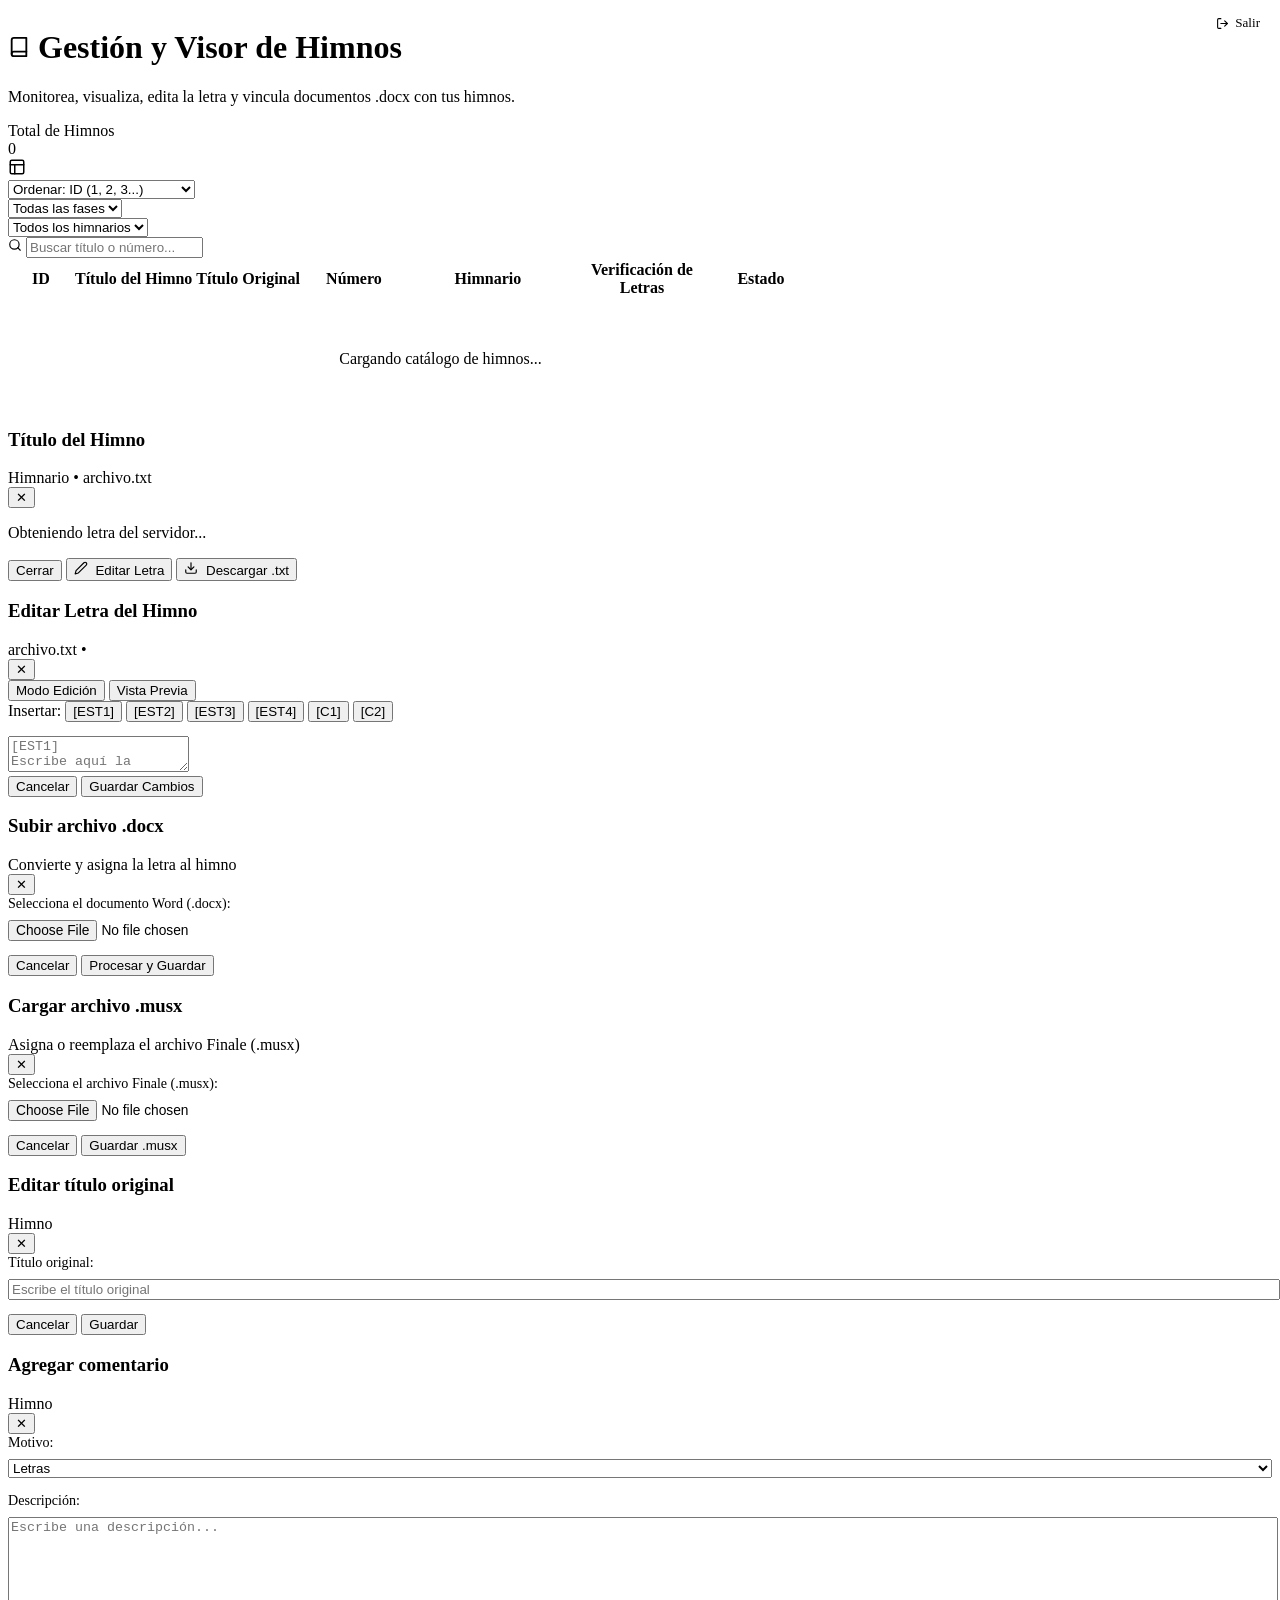
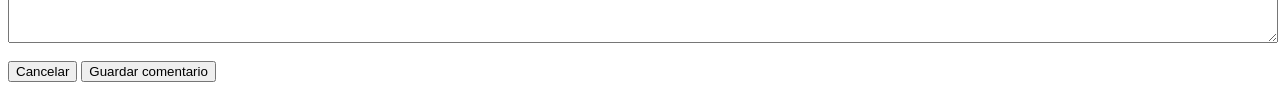
==== index.html @ f549f09c "Primera publicación" ====
<!DOCTYPE html>
<html lang="es">
<head>
    <meta charset="UTF-8">
    <meta name="viewport" content="width=device-width, initial-scale=1.0">
    <title>Gestión y Visor de Himnos</title>
    <link rel="preconnect" href="https://fonts.googleapis.com">
    <link rel="preconnect" href="https://fonts.gstatic.com" crossorigin>
    <link href="https://fonts.googleapis.com/css2?family=Inter:wght@400;500;600;700&family=JetBrains+Mono:wght@400;500&display=swap" rel="stylesheet">
    <link rel="stylesheet" href="/static/css/tokens.css?v=6.0.0">
    <link rel="stylesheet" href="/static/css/base.css?v=6.0.0">
    <link rel="stylesheet" href="/static/css/stats.css?v=6.0.0">
    <link rel="stylesheet" href="/static/css/toolbar.css?v=6.0.0">
    <link rel="stylesheet" href="/static/css/table.css?v=6.0.0">
    <link rel="stylesheet" href="/static/css/actions.css?v=6.0.0">
    <link rel="stylesheet" href="/static/css/modals.css?v=6.0.0">
    <link rel="stylesheet" href="/static/css/editor.css?v=6.0.0">
    <link rel="stylesheet" href="/static/css/utilities.css?v=6.0.0"></head>
<body>

    <div class="container">
        <!-- Encabezado Principal Minimalista -->
        <header class="header">
            <div style="display: flex; align-items: flex-start; justify-content: space-between; gap: 12px;">
                <div>
                    <h1>
                        <span class="header-icon">
                            <svg width="22" height="22" viewBox="0 0 24 24" fill="none" stroke="currentColor" stroke-width="2" stroke-linecap="round" stroke-linejoin="round">
                                <path d="M4 19.5A2.5 2.5 0 0 1 6.5 17H20"></path>
                                <path d="M6.5 2H20v20H6.5A2.5 2.5 0 0 1 4 19.5v-15A2.5 2.5 0 0 1 6.5 2z"></path>
                            </svg>
                        </span>
                        Gestión y Visor de Himnos
                    </h1>
                    <p>Monitorea, visualiza, edita la letra y vincula documentos .docx con tus himnos.</p>
                </div>
                <button
                    onclick="logout()"
                    title="Cerrar sesión"
                    style="flex-shrink: 0; display: inline-flex; align-items: center; gap: 6px; padding: 7px 12px; background: transparent; border: 1px solid var(--gray-200); border-radius: 7px; font-size: 0.82rem; font-weight: 500; color: var(--gray-500); cursor: pointer; font-family: inherit; transition: all 0.15s; white-space: nowrap;"
                    onmouseover="this.style.borderColor='var(--gray-300)'; this.style.color='var(--gray-800)'; this.style.background='var(--gray-100)';"
                    onmouseout="this.style.borderColor='var(--gray-200)'; this.style.color='var(--gray-500)'; this.style.background='transparent';"
                >
                    <svg width="13" height="13" viewBox="0 0 24 24" fill="none" stroke="currentColor" stroke-width="2" stroke-linecap="round" stroke-linejoin="round">
                        <path d="M9 21H5a2 2 0 0 1-2-2V5a2 2 0 0 1 2-2h4"></path>
                        <polyline points="16 17 21 12 16 7"></polyline>
                        <line x1="21" y1="12" x2="9" y2="12"></line>
                    </svg>
                    Salir
                </button>
            </div>
        </header>

        <!-- Métricas Minimalistas (Fases y Globales) -->
        <div class="stats-grid" id="stats-grid">
            <div class="stat-card" data-phase="all">
                <div class="stat-info">
                    <div class="label">Total de Himnos</div>
                    <div class="value" id="stat-total">0</div>
                </div>
                <div class="stat-icon">
                    <svg width="18" height="18" viewBox="0 0 24 24" fill="none" stroke="currentColor" stroke-width="2" stroke-linecap="round" stroke-linejoin="round">
                        <rect x="3" y="3" width="18" height="18" rx="2" ry="2"></rect>
                        <line x1="3" y1="9" x2="21" y2="9"></line>
                        <line x1="9" y1="21" x2="9" y2="9"></line>
                    </svg>
                </div>
            </div>
            <!-- Las tarjetas de fases se poblarán dinámicamente aquí -->
        </div>

        <!-- Tarjeta Principal con Filtros, Ordenamiento y Tabla -->
        <div class="card">
            <div class="toolbar">
                <!-- Filtros por Estado (Ocultos temporalmente según requerimiento) -->
                <div class="filter-tabs" role="tablist" style="display: none;">
                    <button class="tab-btn active" data-filter="all" id="tab-all">
                        Ver todos <span class="tab-badge" id="badge-all">0</span>
                    </button>
                    <button class="tab-btn" data-filter="with_file" id="tab-with-file">
                        Con archivo <span class="tab-badge" id="badge-with-file">0</span>
                    </button>
                    <button class="tab-btn" data-filter="without_file" id="tab-without-file">
                        Sin archivo <span class="tab-badge" id="badge-without-file">0</span>
                    </button>
                </div>

                <!-- Controles: Ordenamiento, Filtro de Fase, Filtro de Himnario y Búsqueda -->
                <div class="toolbar-controls">
                    <!-- Selector de Ordenamiento -->
                    <div class="select-wrapper">
                        <select id="sort-select" class="control-select" aria-label="Ordenar himnos">
                            <option value="id_asc">Ordenar: ID (1, 2, 3...)</option>
                            <option value="title_asc">Ordenar: Alfabético (A - Z)</option>
                            <option value="title_desc">Ordenar: Alfabético (Z - A)</option>
                            <option value="hymnal_asc">Ordenar: Himnario</option>
                            <option value="number_asc">Ordenar: Número de Himno</option>
                            <option value="phase_asc">Ordenar: Fase</option>
                        </select>
                    </div>

                    <!-- Selector de Fase -->
                    <div class="select-wrapper">
                        <select id="phase-filter-select" class="control-select" aria-label="Filtrar por fase">
                            <option value="all">Todas las fases</option>
                        </select>
                    </div>

                    <!-- Selector de Himnario -->
                    <div class="select-wrapper">
                        <select id="hymnal-filter-select" class="control-select" aria-label="Filtrar por himnario">
                            <option value="all">Todos los himnarios</option>
                        </select>
                    </div>

                    <!-- Buscador -->
                    <div class="search-box">
                        <span class="search-icon">
                            <svg width="14" height="14" viewBox="0 0 24 24" fill="none" stroke="currentColor" stroke-width="2" stroke-linecap="round" stroke-linejoin="round">
                                <circle cx="11" cy="11" r="8"></circle>
                                <line x1="21" y1="21" x2="16.65" y2="16.65"></line>
                            </svg>
                        </span>
                        <input type="text" id="search-input" placeholder="Buscar título o número..." autocomplete="off">
                    </div>
                </div>
            </div>

            <!-- Tabla de Himnos -->
            <div class="table-responsive">
                <table id="hymns-table">
                    <thead>
                        <tr>
                            <th style="width: 60px;">ID</th>
                            <th>Título del Himno</th>
                            <th>Título Original</th>
                            <th style="width: 100px;">Número</th>
                            <th style="width: 160px;">Himnario</th>
                            <th style="width: 140px;">Verificación de Letras</th>
                            <th style="width: 90px;">Estado</th>
                            <th style="width: 60px; text-align: right;"></th>
                        </tr>
                    </thead>
                    <tbody id="hymns-tbody">
                        <tr>
                            <td colspan="8" style="text-align: center; padding: 40px; color: var(--gray-500);">
                                <div class="spinner" style="margin: 0 auto 10px;"></div>
                                Cargando catálogo de himnos...
                            </td>
                        </tr>
                    </tbody>
                </table>
            </div>
        </div>
    </div>

    <!-- 1. MODAL VISOR DE LETRA -->
    <div id="viewer-modal" class="modal">
        <div class="modal-content">
            <div class="modal-header">
                <div class="modal-header-info">
                    <h3 id="viewer-title">Título del Himno</h3>
                    <div class="meta">
                        <span id="viewer-meta-hymnal">Himnario</span>
                        <span>•</span>
                        <span class="file-pill" id="viewer-meta-filename">archivo.txt</span>
                    </div>
                </div>
                <button type="button" class="modal-close-btn" onclick="closeViewerModal()" title="Cerrar ventana">✕</button>
            </div>
            <div class="modal-body">
                <div id="viewer-loading" class="lyrics-loading">
                    <div class="spinner"></div>
                    <p>Obteniendo letra del servidor...</p>
                </div>
                <div id="viewer-error" class="message-box error" style="margin-top: 0;"></div>
                <pre id="viewer-lyrics" class="lyrics-container" style="display: none;"></pre>
            </div>
            <div class="modal-footer">
                <button type="button" class="btn btn-secondary" onclick="closeViewerModal()">Cerrar</button>
                <button type="button" class="btn btn-secondary" id="viewer-edit-btn" title="Editar la letra de este himno">
                    <svg width="14" height="14" viewBox="0 0 24 24" fill="none" stroke="currentColor" stroke-width="2" stroke-linecap="round" stroke-linejoin="round" style="margin-right: 4px;"><path d="M17 3a2.828 2.828 0 1 1 4 4L7.5 20.5 2 22l1.5-5.5L17 3z"></path></svg>
                    Editar Letra
                </button>
                <button type="button" class="btn btn-primary" id="viewer-download-btn">
                    <svg width="14" height="14" viewBox="0 0 24 24" fill="none" stroke="currentColor" stroke-width="2" stroke-linecap="round" stroke-linejoin="round" style="margin-right: 4px;"><path d="M21 15v4a2 2 0 0 1-2 2H5a2 2 0 0 1-2-2v-4"></path><polyline points="7 10 12 15 17 10"></polyline><line x1="12" y1="15" x2="12" y2="3"></line></svg>
                    Descargar .txt
                </button>
            </div>
        </div>
    </div>

    <!-- 2. MODAL EDITOR DE LETRA -->
    <div id="editor-modal" class="modal">
        <div class="modal-content modal-content-lg">
            <div class="modal-header">
                <div class="modal-header-info">
                    <h3 id="editor-title">Editar Letra del Himno</h3>
                    <div class="meta">
                        <span id="editor-meta-filename" class="file-pill">archivo.txt</span>
                        <span>•</span>
                        <span id="editor-unsaved-badge" style="display: none; color: var(--warning); font-weight: 600;">
                            ● Cambios sin guardar
                        </span>
                    </div>
                </div>
                <button type="button" class="modal-close-btn" onclick="attemptCloseEditorModal()" title="Cerrar ventana">✕</button>
            </div>

            <!-- Selector de Modo: Editor vs Vista Previa -->
            <div class="editor-tabs-bar">
                <div class="editor-tabs" role="tablist">
                    <button type="button" class="editor-tab-btn active" id="tab-mode-edit" onclick="switchEditorMode('edit')">
                        Modo Edición
                    </button>
                    <button type="button" class="editor-tab-btn" id="tab-mode-preview" onclick="switchEditorMode('preview')">
                        Vista Previa
                    </button>
                </div>

                <!-- Botones de inserción rápida de etiquetas válidas -->
                <div class="quick-tags-bar" id="quick-tags-container">
                    <span class="quick-tags-label">Insertar:</span>
                    <button type="button" class="tag-insert-btn" onclick="insertTag('[EST1]')" title="Insertar Estrofa 1">[EST1]</button>
                    <button type="button" class="tag-insert-btn" onclick="insertTag('[EST2]')" title="Insertar Estrofa 2">[EST2]</button>
                    <button type="button" class="tag-insert-btn" onclick="insertTag('[EST3]')" title="Insertar Estrofa 3">[EST3]</button>
                    <button type="button" class="tag-insert-btn" onclick="insertTag('[EST4]')" title="Insertar Estrofa 4">[EST4]</button>
                    <button type="button" class="tag-insert-btn" onclick="insertTag('[C1]')" title="Insertar Coro 1">[C1]</button>
                    <button type="button" class="tag-insert-btn" onclick="insertTag('[C2]')" title="Insertar Coro 2">[C2]</button>
                </div>
            </div>

            <div class="modal-body" style="padding-top: 14px;">
                <!-- Panel 1: Área de texto de edición -->
                <div id="editor-edit-panel">
                    <textarea 
                        id="editor-textarea" 
                        class="editor-textarea" 
                        placeholder="[EST1]&#10;Escribe aquí la estrofa 1...&#10;&#10;[C1]&#10;Escribe aquí el coro..." 
                        spellcheck="false"
                    ></textarea>
                </div>

                <!-- Panel 2: Vista previa procesada y formateada -->
                <div id="editor-preview-panel" style="display: none;">
                    <div id="preview-formatted-content" class="lyrics-preview-container"></div>
                </div>

                <!-- Mensaje de aviso de validación en tiempo real -->
                <div id="editor-validation-box" class="message-box" style="margin-top: 10px; display: none;"></div>

                <!-- Aviso de secciones descartadas automáticamente por ser NULL -->
                <div id="editor-null-notice" class="message-box warning" style="margin-top: 8px; display: none;"></div>
            </div>

            <div class="modal-footer">
                <button type="button" class="btn btn-secondary" onclick="attemptCloseEditorModal()">Cancelar</button>
                <button type="button" class="btn btn-primary" id="editor-save-btn" onclick="saveHymnContent()">
                    Guardar Cambios
                </button>
            </div>
        </div>
    </div>

    <!-- 3. MODAL PARA SUBIR / REEMPLAZAR .DOCX -->
    <div id="upload-modal" class="modal">
        <div class="modal-content modal-content-sm">
            <div class="modal-header">
                <div class="modal-header-info">
                    <h3 id="modal-title">Subir archivo .docx</h3>
                    <div class="meta" id="modal-subtitle">Convierte y asigna la letra al himno</div>
                </div>
                <button type="button" class="modal-close-btn" onclick="closeModal()" title="Cerrar ventana">✕</button>
            </div>
            <form id="upload-form">
                <div class="modal-body">
                    <input type="hidden" id="selected-hymn-id">
                    
                    <div style="margin-bottom: 14px;">
                        <label for="docx-file" style="display: block; font-weight: 500; font-size: 0.88rem; margin-bottom: 8px;">
                            Selecciona el documento Word (.docx):
                        </label>
                        <input type="file" id="docx-file" name="file" accept=".docx" required style="width: 100%; font-size: 0.86rem;">
                    </div>
                    
                    <div id="error-message" class="message-box error"></div>
                    <div id="success-message" class="message-box success"></div>
                </div>

                <div class="modal-footer">
                    <button type="button" class="btn btn-secondary" onclick="closeModal()">Cancelar</button>
                    <button type="submit" class="btn btn-primary" id="upload-btn">Procesar y Guardar</button>
                </div>
            </form>
        </div>
    </div>

    <!-- 4. MODAL PARA SUBIR ARCHIVO .MUSX -->
    <div id="upload-musx-modal" class="modal">
        <div class="modal-content modal-content-sm">
            <div class="modal-header">
                <div class="modal-header-info">
                    <h3 id="modal-musx-title">Cargar archivo .musx</h3>
                    <div class="meta" id="modal-musx-subtitle">Asigna o reemplaza el archivo Finale (.musx)</div>
                </div>
                <button type="button" class="modal-close-btn" onclick="closeMusxModal()" title="Cerrar ventana">✕</button>
            </div>
            <form id="upload-musx-form">
                <div class="modal-body">
                    <input type="hidden" id="selected-musx-hymn-id">

                    <div style="margin-bottom: 14px;">
                        <label for="musx-file" style="display: block; font-weight: 500; font-size: 0.88rem; margin-bottom: 8px;">
                            Selecciona el archivo Finale (.musx):
                        </label>
                        <input type="file" id="musx-file" name="file" accept=".musx" required style="width: 100%; font-size: 0.86rem;">
                    </div>

                    <div id="musx-error-message" class="message-box error"></div>
                    <div id="musx-success-message" class="message-box success"></div>
                </div>

                <div class="modal-footer">
                    <button type="button" class="btn btn-secondary" onclick="closeMusxModal()">Cancelar</button>
                    <button type="submit" class="btn btn-primary" id="upload-musx-btn">Guardar .musx</button>
                </div>
            </form>
        </div>
    </div>

    <!-- 5. MODAL PARA EDITAR TÍTULO ORIGINAL -->
    <div id="original-title-modal" class="modal">
        <div class="modal-content modal-content-sm">
            <div class="modal-header">
                <div class="modal-header-info">
                    <h3 id="original-title-modal-title">Editar título original</h3>
                    <div class="meta" id="original-title-modal-subtitle">Himno</div>
                </div>
                <button type="button" class="modal-close-btn" onclick="closeOriginalTitleModal()" title="Cerrar ventana">✕</button>
            </div>
            <form id="original-title-form">
                <div class="modal-body">
                    <input type="hidden" id="original-title-hymn-id">
                    <div style="margin-bottom: 14px;">
                        <label for="original-title-input" style="display: block; font-weight: 500; font-size: 0.88rem; margin-bottom: 8px;">
                            Título original:
                        </label>
                        <input type="text" id="original-title-input" name="original_title" maxlength="100" class="control-select" style="width: 100%;" placeholder="Escribe el título original">
                    </div>
                    <div id="original-title-error-message" class="message-box error"></div>
                    <div id="original-title-success-message" class="message-box success"></div>
                </div>
                <div class="modal-footer">
                    <button type="button" class="btn btn-secondary" onclick="closeOriginalTitleModal()">Cancelar</button>
                    <button type="submit" class="btn btn-primary" id="original-title-save-btn">Guardar</button>
                </div>
            </form>
        </div>
    </div>

    <!-- 6. MODAL PARA COMENTARIOS / OBSERVACIONES -->
    <div id="comment-modal" class="modal">
        <div class="modal-content modal-content-sm">
            <div class="modal-header">
                <div class="modal-header-info">
                    <h3 id="comment-modal-title">Agregar comentario</h3>
                    <div class="meta" id="comment-modal-subtitle">Himno</div>
                </div>
                <button type="button" class="modal-close-btn" onclick="closeCommentModal()" title="Cerrar ventana">✕</button>
            </div>
            <form id="comment-form">
                <div class="modal-body">
                    <input type="hidden" id="comment-hymn-id">
                    <div style="margin-bottom: 14px;">
                        <label for="comment-category" style="display: block; font-weight: 500; font-size: 0.88rem; margin-bottom: 8px;">
                            Motivo:
                        </label>
                        <select id="comment-category" class="control-select" style="width: 100%;" required>
                            <option value="comment-lyric">Letras</option>
                            <option value="comment-music">Música</option>
                            <option value="comment-title">Título Original</option>
                            <option value="comment-data">Datos</option>
                            <option value="comment-general">Genérico</option>
                        </select>
                    </div>
                    <div style="margin-bottom: 14px;">
                        <label for="comment-text" style="display: block; font-weight: 500; font-size: 0.88rem; margin-bottom: 8px;">
                            Descripción:
                        </label>
                        <textarea id="comment-text" class="editor-textarea" style="min-height: 120px; width: 100%;" placeholder="Escribe una descripción..." required></textarea>
                    </div>
                    <div id="comment-error-message" class="message-box error"></div>
                    <div id="comment-success-message" class="message-box success"></div>
                </div>
                <div class="modal-footer">
                    <button type="button" class="btn btn-secondary" onclick="closeCommentModal()">Cancelar</button>
                    <button type="submit" class="btn btn-primary" id="comment-save-btn">Guardar comentario</button>
                </div>
            </form>
        </div>
    </div>

    <!-- Fallback oculto por compatibilidad con versiones previas cacheadas -->
    <p id="summary" style="display: none;"></p>

    <script type="module" src="/static/js/main.js?v=6.2.1"></script></body>
</html>
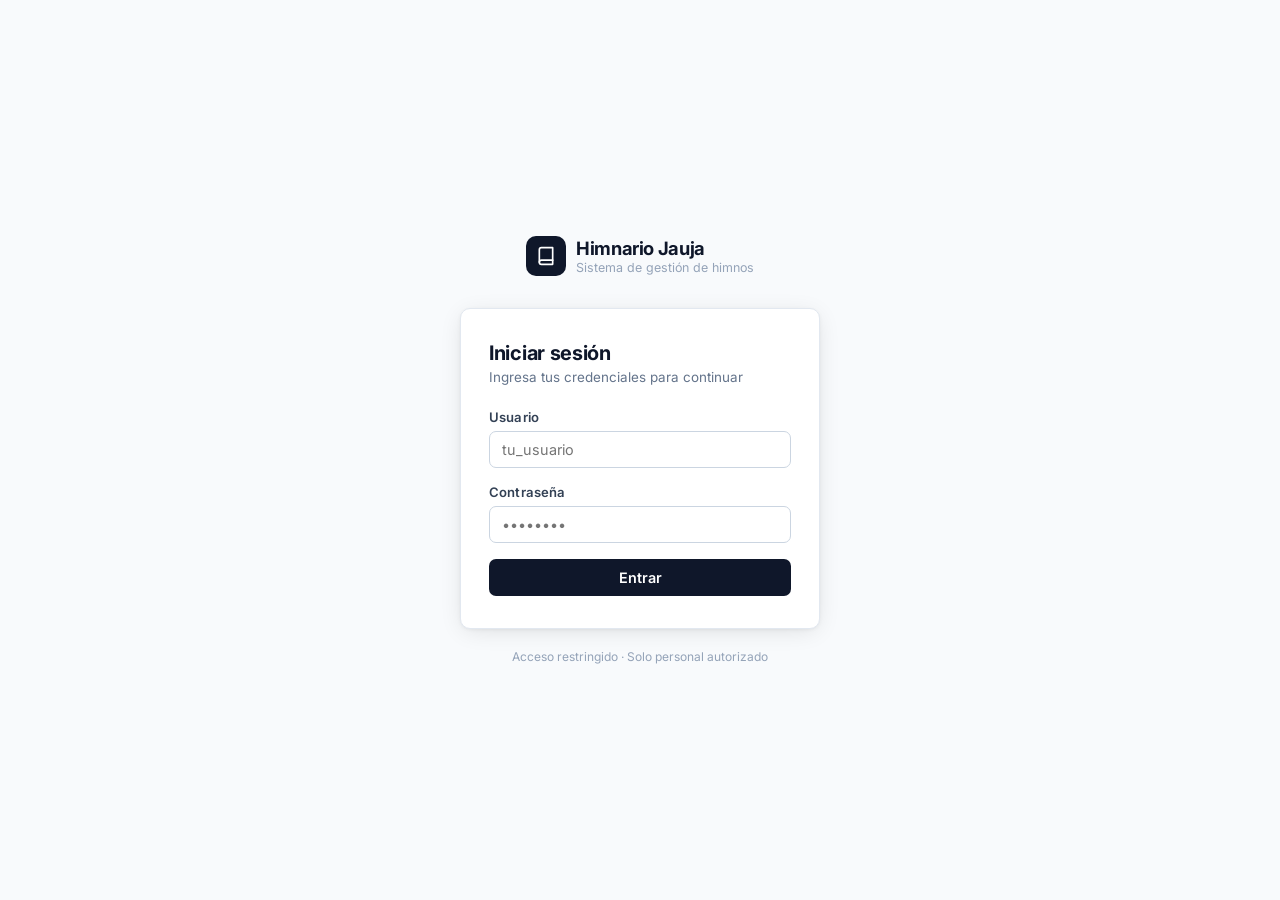
==== commit 2c60fbfd: "adaptación de rutas" ====
--- a/index.html
+++ b/index.html
@@ -7,15 +7,16 @@
     <link rel="preconnect" href="https://fonts.googleapis.com">
     <link rel="preconnect" href="https://fonts.gstatic.com" crossorigin>
     <link href="https://fonts.googleapis.com/css2?family=Inter:wght@400;500;600;700&family=JetBrains+Mono:wght@400;500&display=swap" rel="stylesheet">
-    <link rel="stylesheet" href="/static/css/tokens.css?v=6.0.0">
-    <link rel="stylesheet" href="/static/css/base.css?v=6.0.0">
-    <link rel="stylesheet" href="/static/css/stats.css?v=6.0.0">
-    <link rel="stylesheet" href="/static/css/toolbar.css?v=6.0.0">
-    <link rel="stylesheet" href="/static/css/table.css?v=6.0.0">
-    <link rel="stylesheet" href="/static/css/actions.css?v=6.0.0">
-    <link rel="stylesheet" href="/static/css/modals.css?v=6.0.0">
-    <link rel="stylesheet" href="/static/css/editor.css?v=6.0.0">
-    <link rel="stylesheet" href="/static/css/utilities.css?v=6.0.0"></head>
+    <link rel="stylesheet" href="/css/tokens.css?v=6.0.0">
+    <link rel="stylesheet" href="/css/base.css?v=6.0.0">
+    <link rel="stylesheet" href="/css/stats.css?v=6.0.0">
+    <link rel="stylesheet" href="/css/toolbar.css?v=6.0.0">
+    <link rel="stylesheet" href="/css/table.css?v=6.0.0">
+    <link rel="stylesheet" href="/css/actions.css?v=6.0.0">
+    <link rel="stylesheet" href="/css/modals.css?v=6.0.0">
+    <link rel="stylesheet" href="/css/editor.css?v=6.0.0">
+    <link rel="stylesheet" href="/css/utilities.css?v=6.0.0">
+</head>
 <body>
 
     <div class="container">
@@ -403,5 +404,6 @@
     <!-- Fallback oculto por compatibilidad con versiones previas cacheadas -->
     <p id="summary" style="display: none;"></p>
 
-    <script type="module" src="/static/js/main.js?v=6.2.1"></script></body>
+    <script type="module" src="/js/main.js?v=6.2.1"></script>
+</body>
 </html>
--- a/css/tokens.css
+++ b/css/tokens.css
@@ -0,0 +1,36 @@
+/* ==========================================================================
+   Gestión y Visor de Himnos - Estilos Principales
+   ========================================================================== */
+
+/* --------------------------------------------------------------------------
+   1. Variables de Diseño y Tokens del Sistema
+   -------------------------------------------------------------------------- */
+:root {
+    --primary: #2563eb;
+    --primary-hover: #1d4ed8;
+    --primary-light: #eff6ff;
+    --success: #059669;
+    --success-light: #ecfdf5;
+    --warning: #d97706;
+    --warning-light: #fffbeb;
+    --danger: #dc2626;
+    --danger-light: #fef2f2;
+    --gray-50: #f8fafc;
+    --gray-100: #f1f5f9;
+    --gray-200: #e2e8f0;
+    --gray-300: #cbd5e1;
+    --gray-400: #94a3b8;
+    --gray-500: #64748b;
+    --gray-600: #475569;
+    --gray-700: #334155;
+    --gray-800: #1e293b;
+    --gray-900: #0f172a;
+    --radius-sm: 6px;
+    --radius-md: 10px;
+    --radius-lg: 14px;
+    --shadow-sm: 0 1px 2px 0 rgb(0 0 0 / 0.05);
+    --shadow-md: 0 4px 6px -1px rgb(0 0 0 / 0.08), 0 2px 4px -2px rgb(0 0 0 / 0.06);
+    --shadow-lg: 0 10px 15px -3px rgb(0 0 0 / 0.1), 0 4px 6px -4px rgb(0 0 0 / 0.1);
+    --shadow-xl: 0 20px 25px -5px rgb(0 0 0 / 0.15), 0 8px 10px -6px rgb(0 0 0 / 0.1);
+}
+
--- a/css/base.css
+++ b/css/base.css
@@ -0,0 +1,52 @@
+/* --------------------------------------------------------------------------
+   2. Reseteo y Estructura Base
+   -------------------------------------------------------------------------- */
+* {
+    box-sizing: border-box;
+    margin: 0;
+    padding: 0;
+}
+
+body {
+    font-family: 'Inter', system-ui, -apple-system, sans-serif;
+    background-color: var(--gray-50);
+    color: var(--gray-800);
+    line-height: 1.5;
+    padding: 28px 16px;
+}
+
+.container {
+    max-width: 1080px;
+    margin: 0 auto;
+}
+
+/* --------------------------------------------------------------------------
+   3. Encabezado Principal
+   -------------------------------------------------------------------------- */
+.header {
+    margin-bottom: 24px;
+    display: flex;
+    flex-direction: column;
+    gap: 4px;
+}
+
+.header h1 {
+    font-size: 1.65rem;
+    font-weight: 700;
+    color: var(--gray-900);
+    letter-spacing: -0.02em;
+    display: flex;
+    align-items: center;
+    gap: 10px;
+}
+
+.header-icon {
+    color: var(--gray-700);
+    display: inline-flex;
+}
+
+.header p {
+    color: var(--gray-500);
+    font-size: 0.92rem;
+}
+
--- a/css/stats.css
+++ b/css/stats.css
@@ -0,0 +1,90 @@
+/* --------------------------------------------------------------------------
+   4. Métricas / Contadores Minimalistas (Deslizable horizontalmente)
+   -------------------------------------------------------------------------- */
+.stats-grid {
+    display: flex;
+    gap: 14px;
+    margin-bottom: 20px;
+    overflow-x: auto;
+    overflow-y: hidden;
+    padding-bottom: 8px;
+    scroll-behavior: smooth;
+    -webkit-overflow-scrolling: touch;
+}
+
+/* Scrollbar estilizada y sutil */
+.stats-grid::-webkit-scrollbar {
+    height: 6px;
+}
+
+.stats-grid::-webkit-scrollbar-track {
+    background: var(--gray-100);
+    border-radius: 999px;
+}
+
+.stats-grid::-webkit-scrollbar-thumb {
+    background: var(--gray-300);
+    border-radius: 999px;
+}
+
+.stats-grid::-webkit-scrollbar-thumb:hover {
+    background: var(--gray-400);
+}
+
+.stat-card {
+    background: #ffffff;
+    border: 1px solid var(--gray-200);
+    border-radius: var(--radius-md);
+    padding: 16px 18px;
+    display: flex;
+    align-items: center;
+    justify-content: space-between;
+    box-shadow: var(--shadow-sm);
+    transition: border-color 0.15s ease, box-shadow 0.15s ease, transform 0.15s ease;
+    flex: 0 0 220px;
+    min-width: 200px;
+}
+
+.stat-card:hover {
+    border-color: var(--gray-300);
+    box-shadow: var(--shadow-md);
+}
+
+.stat-card.clickable-stat {
+    cursor: pointer;
+}
+
+.stat-card.clickable-stat:hover {
+    border-color: var(--primary);
+}
+
+.stat-info .label {
+    font-size: 0.78rem;
+    text-transform: uppercase;
+    font-weight: 600;
+    letter-spacing: 0.04em;
+    color: var(--gray-500);
+    white-space: nowrap;
+    overflow: hidden;
+    text-overflow: ellipsis;
+}
+
+.stat-info .value {
+    font-size: 1.55rem;
+    font-weight: 700;
+    color: var(--gray-900);
+    margin-top: 2px;
+}
+
+.stat-icon {
+    width: 38px;
+    height: 38px;
+    border-radius: var(--radius-sm);
+    display: flex;
+    align-items: center;
+    justify-content: center;
+    background: var(--gray-100);
+    color: var(--gray-600);
+    flex-shrink: 0;
+}
+
--- a/css/toolbar.css
+++ b/css/toolbar.css
@@ -0,0 +1,143 @@
+/* --------------------------------------------------------------------------
+   5. Tarjeta Principal y Barra de Herramientas
+   -------------------------------------------------------------------------- */
+.card {
+    background: #ffffff;
+    border-radius: var(--radius-lg);
+    border: 1px solid var(--gray-200);
+    box-shadow: var(--shadow-sm);
+    overflow: visible;
+}
+
+.toolbar {
+    padding: 14px 18px;
+    border-bottom: 1px solid var(--gray-200);
+    background: #ffffff;
+    display: flex;
+    flex-wrap: wrap;
+    align-items: center;
+    justify-content: space-between;
+    gap: 12px;
+    border-top-left-radius: var(--radius-lg);
+    border-top-right-radius: var(--radius-lg);
+}
+
+.filter-tabs {
+    display: inline-flex;
+    background: var(--gray-100);
+    padding: 3px;
+    border-radius: var(--radius-md);
+    gap: 3px;
+}
+
+.tab-btn {
+    background: transparent;
+    border: none;
+    padding: 6px 12px;
+    font-size: 0.84rem;
+    font-weight: 500;
+    color: var(--gray-600);
+    border-radius: var(--radius-sm);
+    cursor: pointer;
+    transition: all 0.15s ease;
+    display: inline-flex;
+    align-items: center;
+    gap: 6px;
+    font-family: inherit;
+}
+
+.tab-btn:hover {
+    color: var(--gray-900);
+}
+
+.tab-btn.active {
+    background: #ffffff;
+    color: var(--gray-900);
+    font-weight: 600;
+    box-shadow: var(--shadow-sm);
+}
+
+.tab-badge {
+    font-size: 0.72rem;
+    padding: 1px 6px;
+    border-radius: 999px;
+    background: var(--gray-200);
+    color: var(--gray-600);
+    font-weight: 600;
+}
+
+.tab-btn.active .tab-badge {
+    background: var(--gray-100);
+    color: var(--gray-900);
+}
+
+.toolbar-controls {
+    display: flex;
+    align-items: center;
+    flex-wrap: wrap;
+    gap: 10px;
+    flex-grow: 1;
+    justify-content: flex-end;
+}
+
+/* Selects desplegables */
+.select-wrapper {
+    position: relative;
+    display: inline-flex;
+    align-items: center;
+}
+
+.control-select {
+    appearance: none;
+    -webkit-appearance: none;
+    background: #ffffff url("data:image/svg+xml,%3Csvg xmlns='http://www.w3.org/2000/svg' width='12' height='12' viewBox='0 0 24 24' fill='none' stroke='%2364748b' stroke-width='2' stroke-linecap='round' stroke-linejoin='round'%3E%3Cpolyline points='6 9 12 15 18 9'%3E%3C/polyline%3E%3C/svg%3E") no-repeat right 10px center;
+    border: 1px solid var(--gray-300);
+    border-radius: var(--radius-sm);
+    padding: 7px 28px 7px 10px;
+    font-size: 0.84rem;
+    font-family: inherit;
+    color: var(--gray-700);
+    cursor: pointer;
+    outline: none;
+    transition: border-color 0.15s, box-shadow 0.15s;
+}
+
+.control-select:focus {
+    border-color: var(--primary);
+    box-shadow: 0 0 0 3px rgba(37, 99, 235, 0.12);
+}
+
+/* Buscador */
+.search-box {
+    position: relative;
+    min-width: 200px;
+    max-width: 240px;
+}
+
+.search-box input {
+    width: 100%;
+    padding: 7px 10px 7px 30px;
+    border: 1px solid var(--gray-300);
+    border-radius: var(--radius-sm);
+    font-size: 0.84rem;
+    font-family: inherit;
+    outline: none;
+    transition: border-color 0.15s, box-shadow 0.15s;
+}
+
+.search-box input:focus {
+    border-color: var(--primary);
+    box-shadow: 0 0 0 3px rgba(37, 99, 235, 0.12);
+}
+
+.search-icon {
+    position: absolute;
+    left: 9px;
+    top: 50%;
+    transform: translateY(-50%);
+    color: var(--gray-400);
+    display: flex;
+    align-items: center;
+    pointer-events: none;
+}
+
--- a/css/table.css
+++ b/css/table.css
@@ -0,0 +1,124 @@
+/* --------------------------------------------------------------------------
+   6. Tabla de Himnos y Estados
+   -------------------------------------------------------------------------- */
+.table-responsive {
+    width: 100%;
+    overflow-x: auto;
+}
+
+table {
+    width: 100%;
+    border-collapse: collapse;
+    text-align: left;
+    font-size: 0.9rem;
+}
+
+th {
+    background: var(--gray-50);
+    color: var(--gray-500);
+    font-size: 0.75rem;
+    text-transform: uppercase;
+    letter-spacing: 0.05em;
+    font-weight: 600;
+    padding: 12px 16px;
+    border-bottom: 1px solid var(--gray-200);
+}
+
+td {
+    padding: 12px 16px;
+    border-bottom: 1px solid var(--gray-200);
+    color: var(--gray-700);
+    vertical-align: middle;
+}
+
+tr:last-child td {
+    border-bottom: none;
+}
+
+tbody tr {
+    transition: background-color 0.1s ease;
+}
+
+tbody tr:hover {
+    background-color: #f8fafc;
+}
+
+.hymn-title-cell {
+    font-weight: 600;
+    color: var(--gray-900);
+}
+
+.hymn-title-clickable {
+    color: var(--gray-900);
+    cursor: pointer;
+    text-decoration: none;
+    display: inline-flex;
+    align-items: center;
+    gap: 6px;
+    transition: color 0.12s;
+}
+
+.hymn-title-clickable:hover {
+    color: var(--primary);
+}
+
+/* Indicadores de Estado */
+.status-indicator {
+    display: inline-flex;
+    align-items: center;
+    gap: 6px;
+    font-size: 0.8rem;
+    font-weight: 500;
+    color: var(--gray-600);
+    white-space: nowrap;
+}
+
+.status-dot {
+    width: 7px;
+    height: 7px;
+    border-radius: 50%;
+    flex-shrink: 0;
+}
+
+.status-indicator.has-file .status-dot,
+.status-indicator.available .status-dot {
+    background-color: var(--success);
+    box-shadow: 0 0 0 2px rgba(5, 150, 105, 0.2);
+}
+
+.status-indicator.no-file .status-dot {
+    background-color: var(--gray-400);
+}
+
+.status-indicator.in-use {
+    color: var(--danger);
+    font-weight: 600;
+}
+
+.status-indicator.in-use .status-dot {
+    background-color: var(--danger);
+    box-shadow: 0 0 0 2px rgba(220, 38, 38, 0.2);
+}
+
+.status-indicator.available {
+    color: var(--success);
+}
+
+.dropdown-item.danger-action {
+    color: var(--danger);
+}
+
+.dropdown-item.danger-action:hover {
+    background: var(--danger-light);
+    color: var(--danger);
+}
+
+.dropdown-item.success-action {
+    color: var(--success);
+}
+
+.dropdown-item.success-action:hover {
+    background: var(--success-light);
+    color: var(--success);
+}
+
--- a/css/actions.css
+++ b/css/actions.css
@@ -0,0 +1,153 @@
+/* --------------------------------------------------------------------------
+   7. Menú de Acciones de 3 Puntos
+   -------------------------------------------------------------------------- */
+.action-cell {
+    position: relative;
+    text-align: right;
+    padding-right: 18px;
+}
+
+.action-menu-container {
+    position: relative;
+    display: inline-block;
+}
+
+.action-menu-trigger {
+    background: transparent;
+    border: 1px solid transparent;
+    color: var(--gray-500);
+    width: 30px;
+    height: 30px;
+    border-radius: var(--radius-sm);
+    display: inline-flex;
+    align-items: center;
+    justify-content: center;
+    cursor: pointer;
+    transition: all 0.12s ease;
+}
+
+.action-menu-trigger:hover,
+.action-menu-trigger.active {
+    background: var(--gray-100);
+    color: var(--gray-900);
+    border-color: var(--gray-200);
+}
+
+.action-dropdown-menu {
+    display: none;
+    position: absolute;
+    right: 0;
+    top: 100%;
+    margin-top: 4px;
+    background: #ffffff;
+    border: 1px solid var(--gray-200);
+    border-radius: var(--radius-md);
+    box-shadow: 0 10px 25px -5px rgba(0, 0, 0, 0.1), 0 8px 10px -6px rgba(0, 0, 0, 0.05);
+    min-width: 175px;
+    padding: 5px;
+    z-index: 100;
+    text-align: left;
+    animation: menuFadeIn 0.1s ease-out;
+}
+
+@keyframes menuFadeIn {
+    from {
+        opacity: 0;
+        transform: translateY(-4px);
+    }
+    to {
+        opacity: 1;
+        transform: translateY(0);
+    }
+}
+
+.action-dropdown-menu.show {
+    display: block;
+}
+
+.dropdown-item {
+    display: flex;
+    align-items: center;
+    gap: 10px;
+    width: 100%;
+    padding: 8px 10px;
+    font-size: 0.84rem;
+    color: var(--gray-700);
+    background: transparent;
+    border: none;
+    border-radius: var(--radius-sm);
+    cursor: pointer;
+    transition: background-color 0.12s, color 0.12s;
+    font-family: inherit;
+    text-align: left;
+}
+
+.dropdown-item:hover {
+    background-color: var(--gray-100);
+    color: var(--gray-900);
+}
+
+.dropdown-item svg {
+    color: var(--gray-500);
+    flex-shrink: 0;
+}
+
+.dropdown-item:hover svg {
+    color: var(--gray-800);
+}
+
+.dropdown-divider {
+    height: 1px;
+    background-color: var(--gray-100);
+    margin: 4px 0;
+}
+
+/* --------------------------------------------------------------------------
+   8. Botones Globales
+   -------------------------------------------------------------------------- */
+.btn {
+    font-family: inherit;
+    display: inline-flex;
+    align-items: center;
+    justify-content: center;
+    gap: 6px;
+    padding: 7px 13px;
+    border-radius: var(--radius-sm);
+    font-size: 0.85rem;
+    font-weight: 500;
+    border: 1px solid transparent;
+    cursor: pointer;
+    transition: all 0.15s ease;
+    text-decoration: none;
+    white-space: nowrap;
+}
+
+.btn-primary {
+    background-color: var(--primary);
+    color: #ffffff;
+}
+
+.btn-primary:hover {
+    background-color: var(--primary-hover);
+}
+
+.btn-secondary {
+    background-color: #ffffff;
+    color: var(--gray-700);
+    border-color: var(--gray-300);
+}
+
+.btn-secondary:hover {
+    background-color: var(--gray-100);
+    color: var(--gray-900);
+}
+
+.btn-success {
+    background-color: var(--success);
+    color: #ffffff;
+}
+
+.btn-success:hover {
+    background-color: #047857;
+}
+
--- a/css/modals.css
+++ b/css/modals.css
@@ -0,0 +1,166 @@
+/* --------------------------------------------------------------------------
+   9. Ventanas Modales
+   -------------------------------------------------------------------------- */
+.modal {
+    display: none;
+    position: fixed;
+    top: 0;
+    left: 0;
+    width: 100%;
+    height: 100%;
+    background: rgba(15, 23, 42, 0.6);
+    backdrop-filter: blur(4px);
+    z-index: 1000;
+    align-items: center;
+    justify-content: center;
+    padding: 16px;
+    animation: fadeIn 0.15s ease-out;
+}
+
+@keyframes fadeIn {
+    from { opacity: 0; }
+    to { opacity: 1; }
+}
+
+.modal-content {
+    background: #ffffff;
+    border-radius: var(--radius-lg);
+    width: 100%;
+    max-width: 680px;
+    box-shadow: var(--shadow-xl);
+    display: flex;
+    flex-direction: column;
+    max-height: 90vh;
+    overflow: hidden;
+    animation: slideUp 0.18s ease-out;
+}
+
+.modal-content-sm {
+    max-width: 440px;
+}
+
+.modal-content-lg {
+    max-width: 860px;
+}
+
+@keyframes slideUp {
+    from {
+        transform: translateY(12px) scale(0.98);
+        opacity: 0;
+    }
+    to {
+        transform: translateY(0) scale(1);
+        opacity: 1;
+    }
+}
+
+.modal-header {
+    padding: 16px 22px;
+    border-bottom: 1px solid var(--gray-200);
+    display: flex;
+    align-items: flex-start;
+    justify-content: space-between;
+    gap: 12px;
+    background: #ffffff;
+}
+
+.modal-header-info h3 {
+    font-size: 1.15rem;
+    color: var(--gray-900);
+    font-weight: 700;
+    line-height: 1.3;
+}
+
+.modal-header-info .meta {
+    font-size: 0.8rem;
+    color: var(--gray-500);
+    margin-top: 3px;
+    display: flex;
+    align-items: center;
+    gap: 8px;
+}
+
+.modal-close-btn {
+    background: transparent;
+    border: none;
+    color: var(--gray-500);
+    font-size: 1.3rem;
+    line-height: 1;
+    cursor: pointer;
+    padding: 4px;
+    border-radius: var(--radius-sm);
+    transition: color 0.12s, background-color 0.12s;
+}
+
+.modal-close-btn:hover {
+    color: var(--gray-900);
+    background-color: var(--gray-100);
+}
+
+.modal-body {
+    padding: 18px 22px;
+    overflow-y: auto;
+    flex-grow: 1;
+}
+
+.modal-footer {
+    padding: 12px 22px;
+    border-top: 1px solid var(--gray-200);
+    background: var(--gray-50);
+    display: flex;
+    align-items: center;
+    justify-content: flex-end;
+    gap: 10px;
+}
+
+/* --------------------------------------------------------------------------
+   10. Visor de Letras y Spinner
+   -------------------------------------------------------------------------- */
+.lyrics-container {
+    background-color: #fafbfc;
+    border: 1px solid var(--gray-200);
+    border-radius: var(--radius-md);
+    padding: 18px 20px;
+    font-family: 'JetBrains Mono', ui-monospace, Consolas, monospace;
+    font-size: 0.92rem;
+    line-height: 1.7;
+    color: var(--gray-800);
+    white-space: pre-wrap;
+    word-break: break-word;
+    max-height: 55vh;
+    overflow-y: auto;
+}
+
+.lyrics-loading {
+    text-align: center;
+    padding: 40px 20px;
+    color: var(--gray-500);
+    display: flex;
+    flex-direction: column;
+    align-items: center;
+    gap: 12px;
+}
+
+.spinner {
+    width: 28px;
+    height: 28px;
+    border: 3px solid var(--gray-200);
+    border-top-color: var(--gray-700);
+    border-radius: 50%;
+    animation: spin 0.7s linear infinite;
+}
+
+@keyframes spin {
+    to { transform: rotate(360deg); }
+}
+
+.file-pill {
+    background: var(--gray-100);
+    color: var(--gray-700);
+    padding: 2px 7px;
+    border-radius: 4px;
+    font-family: 'JetBrains Mono', monospace;
+    font-size: 0.74rem;
+    border: 1px solid var(--gray-200);
+}
+
--- a/css/editor.css
+++ b/css/editor.css
@@ -0,0 +1,144 @@
+/* --------------------------------------------------------------------------
+   11. Pestañas, Editor y Vista Previa de Letras
+   -------------------------------------------------------------------------- */
+.editor-tabs-bar {
+    padding: 10px 22px;
+    background: #ffffff;
+    border-bottom: 1px solid var(--gray-200);
+    display: flex;
+    flex-wrap: wrap;
+    align-items: center;
+    justify-content: space-between;
+    gap: 10px;
+}
+
+.editor-tabs {
+    display: inline-flex;
+    background: var(--gray-100);
+    padding: 3px;
+    border-radius: var(--radius-md);
+    gap: 3px;
+}
+
+.editor-tab-btn {
+    background: transparent;
+    border: none;
+    padding: 5px 12px;
+    font-size: 0.82rem;
+    font-weight: 500;
+    color: var(--gray-600);
+    border-radius: var(--radius-sm);
+    cursor: pointer;
+    transition: all 0.12s ease;
+    font-family: inherit;
+}
+
+.editor-tab-btn:hover {
+    color: var(--gray-900);
+}
+
+.editor-tab-btn.active {
+    background: #ffffff;
+    color: var(--gray-900);
+    font-weight: 600;
+    box-shadow: var(--shadow-sm);
+}
+
+.quick-tags-bar {
+    display: flex;
+    align-items: center;
+    flex-wrap: wrap;
+    gap: 5px;
+}
+
+.quick-tags-label {
+    font-size: 0.75rem;
+    color: var(--gray-400);
+    font-weight: 600;
+    text-transform: uppercase;
+    letter-spacing: 0.03em;
+}
+
+.tag-insert-btn {
+    background: var(--gray-50);
+    border: 1px solid var(--gray-300);
+    color: var(--gray-700);
+    padding: 2px 7px;
+    border-radius: 4px;
+    font-family: 'JetBrains Mono', monospace;
+    font-size: 0.75rem;
+    font-weight: 600;
+    cursor: pointer;
+    transition: all 0.12s ease;
+}
+
+.tag-insert-btn:hover {
+    background: var(--gray-200);
+    color: var(--gray-900);
+}
+
+.editor-textarea {
+    width: 100%;
+    height: 380px;
+    padding: 16px;
+    font-family: 'JetBrains Mono', ui-monospace, Consolas, monospace;
+    font-size: 0.92rem;
+    line-height: 1.65;
+    color: var(--gray-900);
+    background: #ffffff;
+    border: 1px solid var(--gray-300);
+    border-radius: var(--radius-md);
+    resize: vertical;
+    outline: none;
+    transition: border-color 0.15s, box-shadow 0.15s;
+}
+
+.editor-textarea:focus {
+    border-color: var(--primary);
+    box-shadow: 0 0 0 3px rgba(37, 99, 235, 0.12);
+}
+
+.lyrics-preview-container {
+    background-color: #ffffff;
+    border: 1px solid var(--gray-200);
+    border-radius: var(--radius-md);
+    padding: 18px;
+    min-height: 380px;
+    max-height: 55vh;
+    overflow-y: auto;
+    font-family: 'JetBrains Mono', ui-monospace, Consolas, monospace;
+    font-size: 0.92rem;
+    line-height: 1.7;
+}
+
+.preview-section-block {
+    margin-bottom: 18px;
+    padding: 12px 14px;
+    background: #fafbfc;
+    border: 1px solid #edf2f7;
+    border-radius: 8px;
+}
+
+.preview-section-block:last-child {
+    margin-bottom: 0;
+}
+
+.preview-tag-badge {
+    display: inline-block;
+    font-size: 0.78rem;
+    font-weight: 600;
+    padding: 2px 8px;
+    border-radius: 4px;
+    margin-bottom: 8px;
+    letter-spacing: 0.03em;
+    background-color: var(--gray-100);
+    color: var(--gray-700);
+    border: 1px solid var(--gray-200);
+}
+
+.preview-verse-line {
+    color: var(--gray-800);
+    line-height: 1.6;
+}
+
+/* --------------------------------------------------------------------------
--- a/css/utilities.css
+++ b/css/utilities.css
@@ -0,0 +1,81 @@
+   12. Mensajes y Notificaciones
+   -------------------------------------------------------------------------- */
+.message-box {
+    padding: 10px 14px;
+    border-radius: var(--radius-sm);
+    margin-top: 12px;
+    font-size: 0.86rem;
+    display: none;
+}
+
+.message-box.error {
+    background-color: var(--danger-light);
+    color: #991b1b;
+    border: 1px solid #fecaca;
+}
+
+.message-box.success {
+    background-color: var(--success-light);
+    color: #065f46;
+    border: 1px solid #a7f3d0;
+}
+
+.message-box.warning {
+    background-color: var(--warning-light);
+    color: #92400e;
+    border: 1px solid #fde68a;
+}
+
+/* --------------------------------------------------------------------------
+   13. Adaptabilidad / Diseño Responsivo
+   -------------------------------------------------------------------------- */
+@media (max-width: 820px) {
+    body {
+        padding: 14px 10px;
+    }
+
+    .toolbar {
+        flex-direction: column;
+        align-items: stretch;
+        gap: 10px;
+    }
+
+    .toolbar-controls {
+        justify-content: stretch;
+        width: 100%;
+    }
+
+    .control-select {
+        flex: 1;
+    }
+
+    .search-box {
+        max-width: 100%;
+        min-width: 100%;
+    }
+
+    .filter-tabs {
+        width: 100%;
+        justify-content: space-between;
+    }
+
+    .tab-btn {
+        flex: 1;
+        justify-content: center;
+        padding: 6px 8px;
+        font-size: 0.8rem;
+    }
+
+    td, th {
+        padding: 10px 12px;
+    }
+
+    .editor-tabs-bar {
+        flex-direction: column;
+        align-items: stretch;
+    }
+
+    .quick-tags-bar {
+        justify-content: flex-start;
+    }
+}
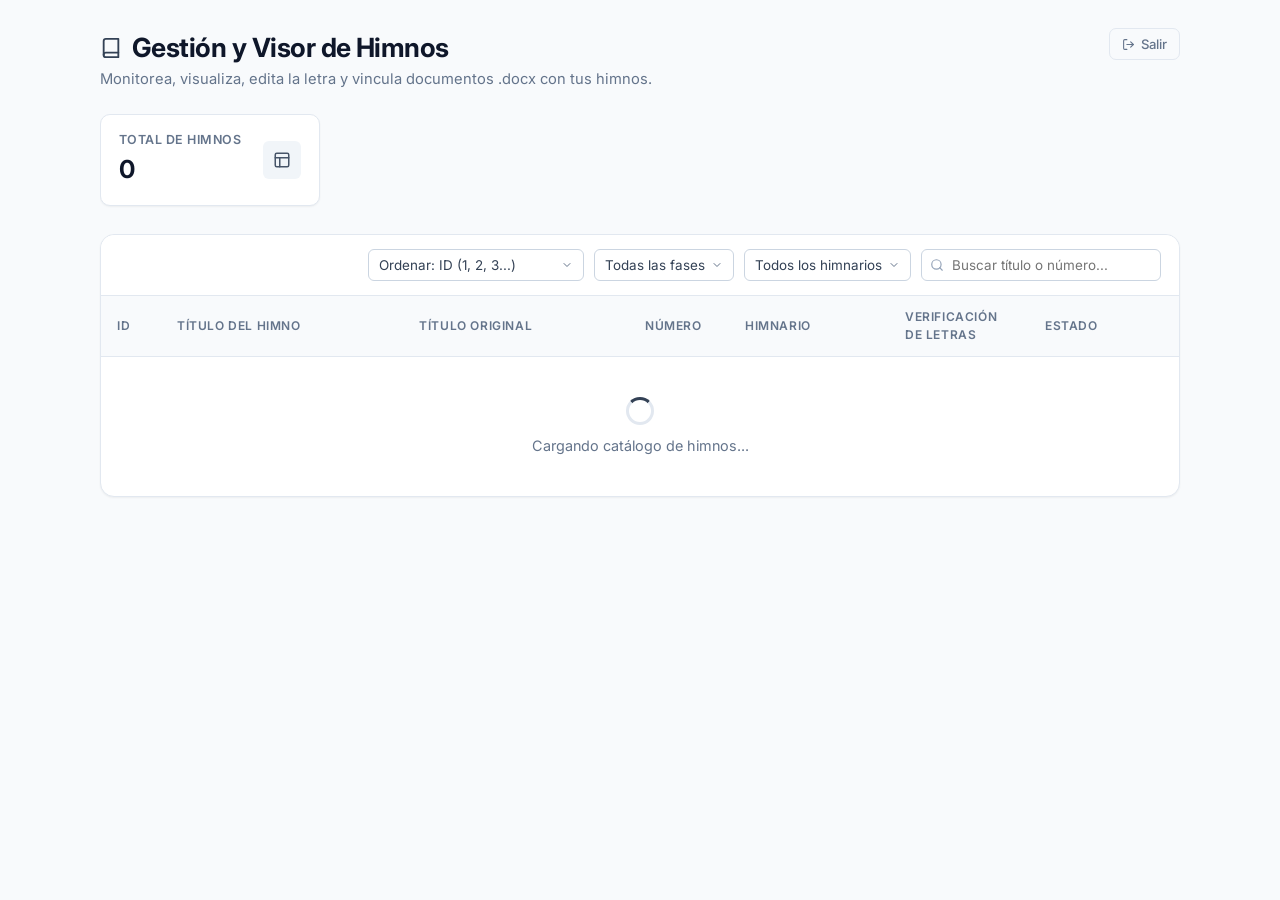
==== commit c5dd00d3: "add: gestion de usuarios" ====
--- a/index.html
+++ b/index.html
@@ -35,20 +35,22 @@
                     </h1>
                     <p>Monitorea, visualiza, edita la letra y vincula documentos .docx con tus himnos.</p>
                 </div>
-                <button
-                    onclick="logout()"
-                    title="Cerrar sesión"
-                    style="flex-shrink: 0; display: inline-flex; align-items: center; gap: 6px; padding: 7px 12px; background: transparent; border: 1px solid var(--gray-200); border-radius: 7px; font-size: 0.82rem; font-weight: 500; color: var(--gray-500); cursor: pointer; font-family: inherit; transition: all 0.15s; white-space: nowrap;"
-                    onmouseover="this.style.borderColor='var(--gray-300)'; this.style.color='var(--gray-800)'; this.style.background='var(--gray-100)';"
-                    onmouseout="this.style.borderColor='var(--gray-200)'; this.style.color='var(--gray-500)'; this.style.background='transparent';"
-                >
-                    <svg width="13" height="13" viewBox="0 0 24 24" fill="none" stroke="currentColor" stroke-width="2" stroke-linecap="round" stroke-linejoin="round">
-                        <path d="M9 21H5a2 2 0 0 1-2-2V5a2 2 0 0 1 2-2h4"></path>
-                        <polyline points="16 17 21 12 16 7"></polyline>
-                        <line x1="21" y1="12" x2="9" y2="12"></line>
-                    </svg>
-                    Salir
-                </button>
+                <div id="header-actions" style="display:flex; align-items:center; gap:8px; flex-shrink:0;">
+                    <button
+                        onclick="logout()"
+                        title="Cerrar sesión"
+                        style="flex-shrink: 0; display: inline-flex; align-items: center; gap: 6px; padding: 7px 12px; background: transparent; border: 1px solid var(--gray-200); border-radius: 7px; font-size: 0.82rem; font-weight: 500; color: var(--gray-500); cursor: pointer; font-family: inherit; transition: all 0.15s; white-space: nowrap;"
+                        onmouseover="this.style.borderColor='var(--gray-300)'; this.style.color='var(--gray-800)'; this.style.background='var(--gray-100)';"
+                        onmouseout="this.style.borderColor='var(--gray-200)'; this.style.color='var(--gray-500)'; this.style.background='transparent';"
+                    >
+                        <svg width="13" height="13" viewBox="0 0 24 24" fill="none" stroke="currentColor" stroke-width="2" stroke-linecap="round" stroke-linejoin="round">
+                            <path d="M9 21H5a2 2 0 0 1-2-2V5a2 2 0 0 1 2-2h4"></path>
+                            <polyline points="16 17 21 12 16 7"></polyline>
+                            <line x1="21" y1="12" x2="9" y2="12"></line>
+                        </svg>
+                        Salir
+                    </button>
+                </div>
             </div>
         </header>
 
@@ -401,6 +403,73 @@
         </div>
     </div>
 
+    <!-- 7. MODAL ADMINISTRACIÓN DE USUARIOS (solo admin) -->
+    <div id="users-admin-modal" class="modal">
+        <div class="modal-content modal-content-lg">
+            <div class="modal-header">
+                <div class="modal-header-info">
+                    <h3>Administrar usuarios</h3>
+                    <div class="meta">Registra usuarios y cambia roles (solo administradores)</div>
+                </div>
+                <button type="button" class="modal-close-btn" onclick="closeUsersModal()" title="Cerrar ventana">✕</button>
+            </div>
+            <div class="modal-body" style="padding-top: 20px;">
+                <div id="users-error-message" class="message-box error"></div>
+                <div id="users-success-message" class="message-box success"></div>
+
+                <section style="margin-bottom: 24px; padding: 16px; border: 1px solid var(--gray-200); border-radius: 8px;">
+                    <h4 style="margin-bottom: 12px; font-size: 0.95rem;">Registrar nuevo usuario</h4>
+                    <form id="create-user-form">
+                        <div style="display: grid; grid-template-columns: repeat(auto-fit, minmax(160px, 1fr)); gap: 12px; align-items: end;">
+                            <div>
+                                <label for="new-user-username" style="display:block; font-weight:500; font-size:0.84rem; margin-bottom:6px;">Usuario</label>
+                                <input id="new-user-username" type="text" class="control-select" style="width:100%;" maxlength="50" autocomplete="off" required>
+                            </div>
+                            <div>
+                                <label for="new-user-password" style="display:block; font-weight:500; font-size:0.84rem; margin-bottom:6px;">Contraseña</label>
+                                <input id="new-user-password" type="password" class="control-select" style="width:100%;" minlength="6" autocomplete="new-password" required>
+                            </div>
+                            <div>
+                                <label for="new-user-role" style="display:block; font-weight:500; font-size:0.84rem; margin-bottom:6px;">Rol</label>
+                                <select id="new-user-role" class="control-select" style="width:100%;">
+                                    <option value="viewer" selected>viewer</option>
+                                    <option value="helper">helper</option>
+                                    <option value="member">member</option>
+                                    <option value="admin">admin</option>
+                                </select>
+                            </div>
+                            <div>
+                                <button type="submit" id="create-user-btn" class="btn btn-primary" style="width:100%;">Crear usuario</button>
+                            </div>
+                        </div>
+                        <p style="margin-top:8px; font-size:0.78rem; color:var(--gray-500);">La contraseña debe tener al menos 6 caracteres.</p>
+                    </form>
+                </section>
+
+                <section>
+                    <h4 style="margin-bottom: 12px; font-size: 0.95rem;">Usuarios registrados</h4>
+                    <div class="table-responsive" style="max-height: 320px; overflow:auto;">
+                        <table>
+                            <thead>
+                                <tr>
+                                    <th>Usuario</th>
+                                    <th style="width:120px;">Rol actual</th>
+                                    <th style="width:260px; text-align:right;">Cambiar rol</th>
+                                </tr>
+                            </thead>
+                            <tbody id="users-tbody">
+                                <tr><td colspan="3" style="text-align:center; padding:20px; color:var(--gray-500);">Cargando...</td></tr>
+                            </tbody>
+                        </table>
+                    </div>
+                </section>
+            </div>
+            <div class="modal-footer">
+                <button type="button" class="btn btn-secondary" onclick="closeUsersModal()">Cerrar</button>
+            </div>
+        </div>
+    </div>
+
     <!-- Fallback oculto por compatibilidad con versiones previas cacheadas -->
     <p id="summary" style="display: none;"></p>
 
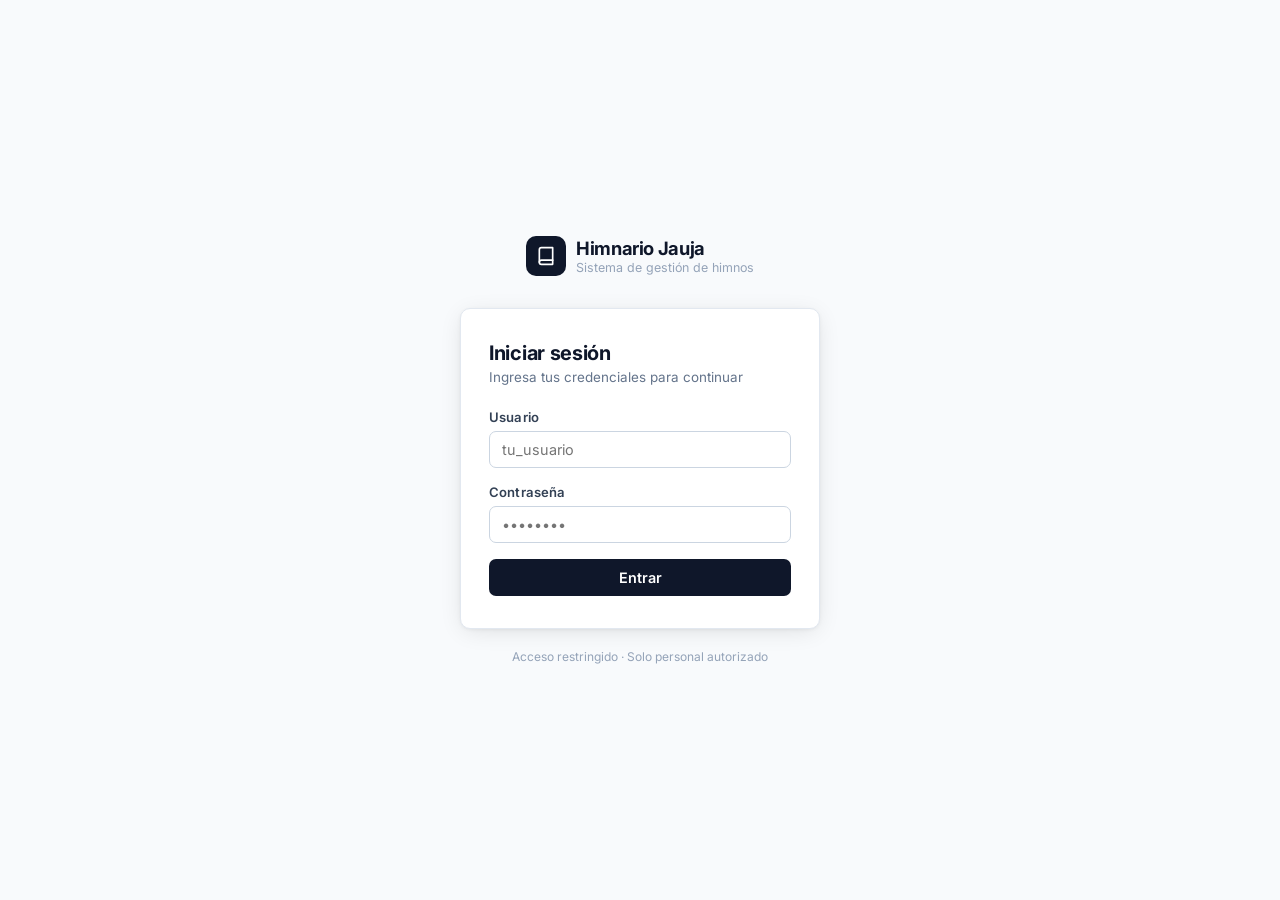
==== commit f38c846c: "Add: Se agregó el control de fases por himno" ====
--- a/index.html
+++ b/index.html
@@ -398,6 +398,36 @@
                 <div class="modal-footer">
                     <button type="button" class="btn btn-secondary" onclick="closeCommentModal()">Cancelar</button>
                     <button type="submit" class="btn btn-primary" id="comment-save-btn">Guardar comentario</button>
+                </div>
+            </form>
+        </div>
+    </div>
+
+    <!-- 6.1 MODAL PARA CAMBIAR FASE -->
+    <div id="phase-modal" class="modal">
+        <div class="modal-content modal-content-sm">
+            <div class="modal-header">
+                <div class="modal-header-info">
+                    <h3 id="phase-modal-title">Cambiar fase</h3>
+                    <div class="meta" id="phase-modal-subtitle">Himno</div>
+                </div>
+                <button type="button" class="modal-close-btn" onclick="closePhaseModal()" title="Cerrar ventana">✕</button>
+            </div>
+            <form id="phase-form">
+                <div class="modal-body">
+                    <input type="hidden" id="phase-hymn-id">
+                    <div style="margin-bottom: 14px;">
+                        <label for="phase-select" style="display: block; font-weight: 500; font-size: 0.88rem; margin-bottom: 8px;">
+                            Fase:
+                        </label>
+                        <select id="phase-select" class="control-select" style="width: 100%;" required></select>
+                    </div>
+                    <div id="phase-error-message" class="message-box error"></div>
+                    <div id="phase-success-message" class="message-box success"></div>
+                </div>
+                <div class="modal-footer">
+                    <button type="button" class="btn btn-secondary" onclick="closePhaseModal()">Cancelar</button>
+                    <button type="submit" class="btn btn-primary" id="phase-save-btn">Guardar</button>
                 </div>
             </form>
         </div>
